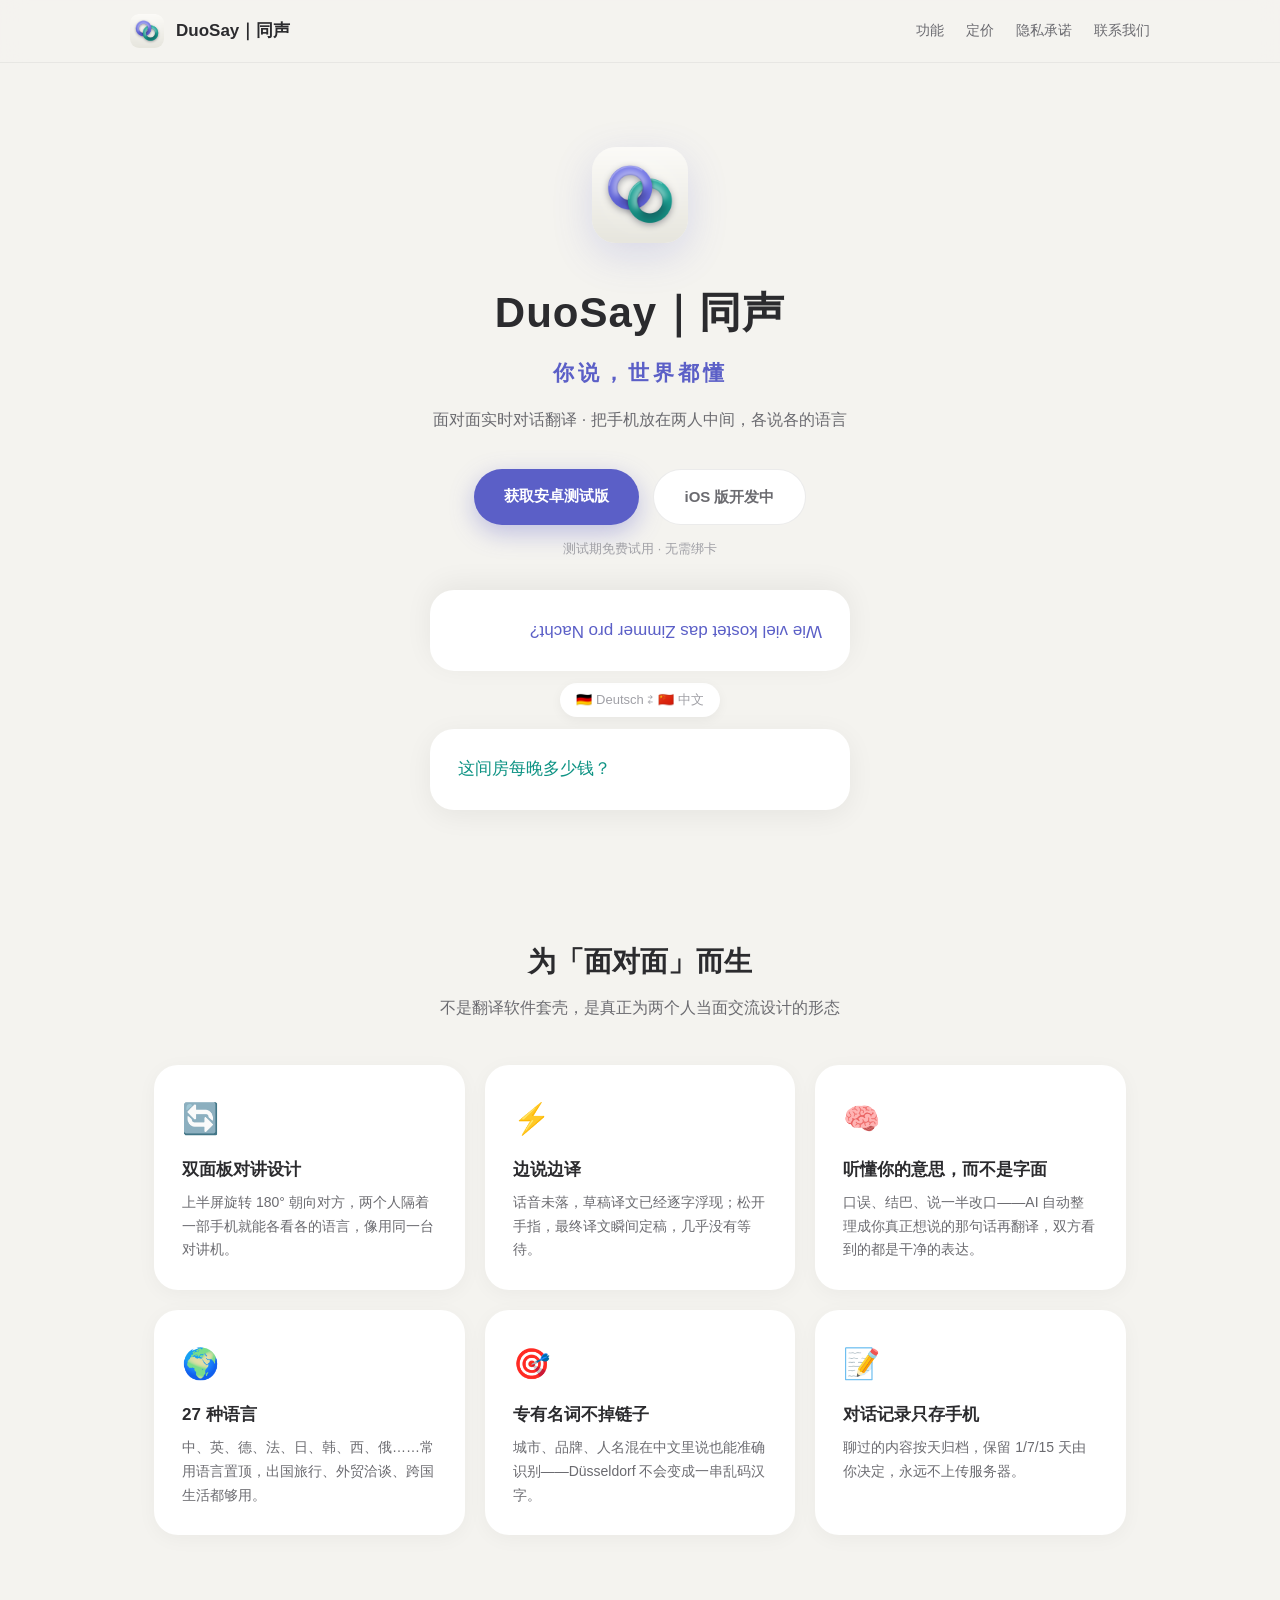
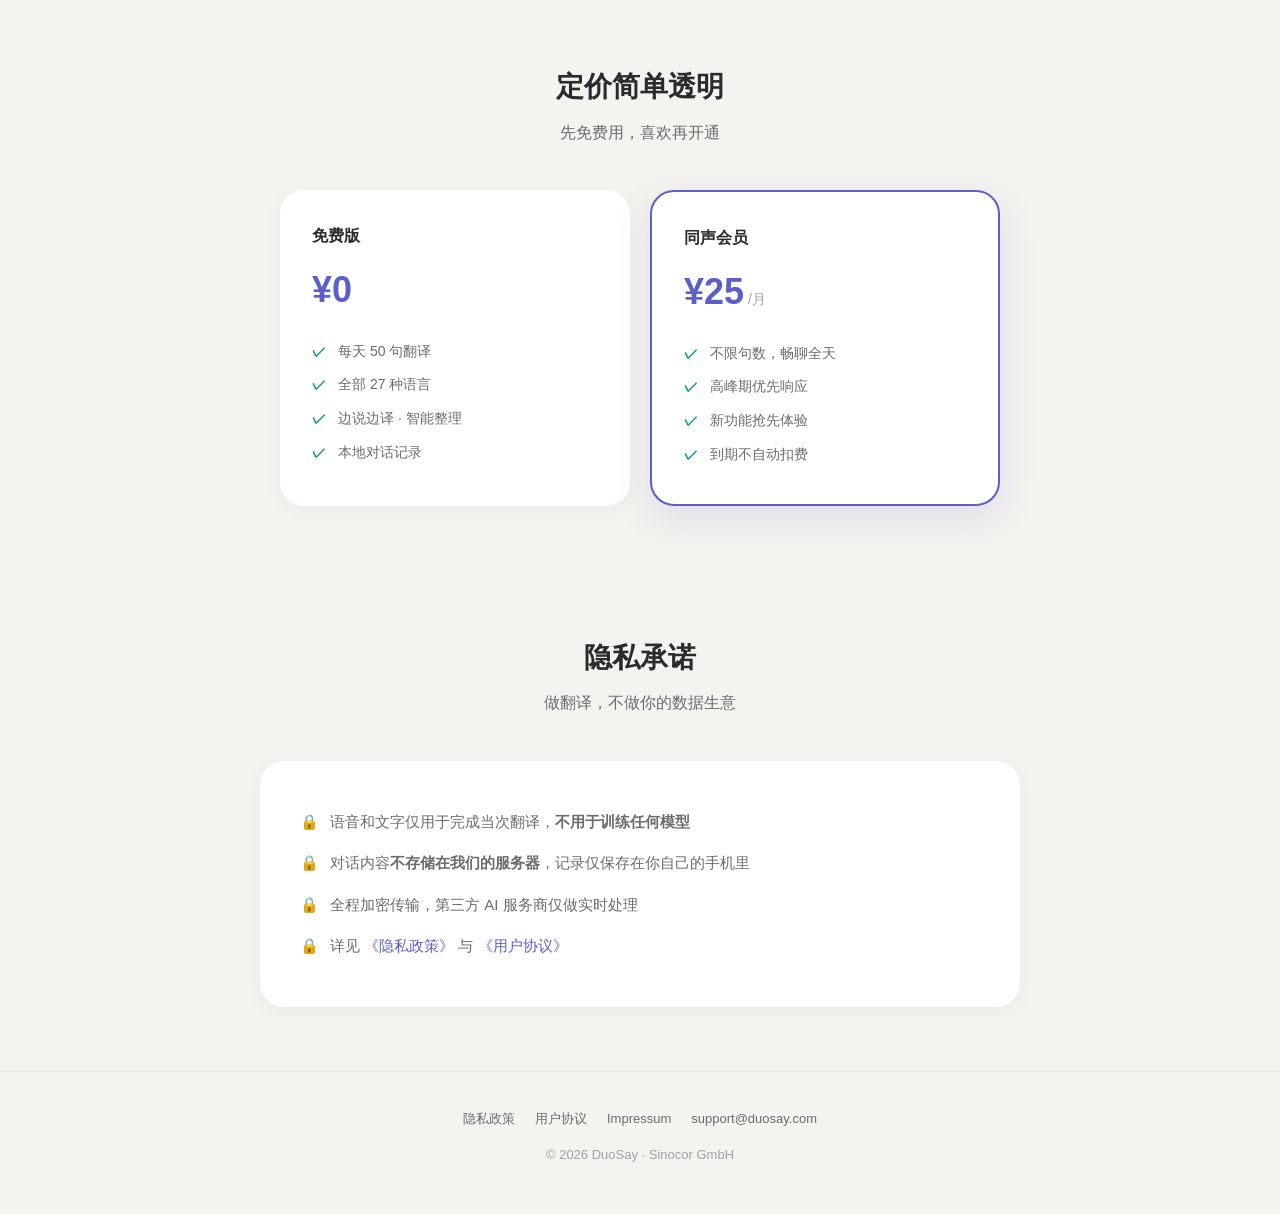
==== index.html @ ac79226c "Add files via upload" ====
<!doctype html>
<html lang="zh-CN">
<head>
  <meta charset="utf-8">
  <meta name="viewport" content="width=device-width, initial-scale=1">
  <title>DuoSay 同声 — 面对面实时对话翻译 | 你说，世界都懂</title>
  <meta name="description" content="DuoSay（同声）是一款面对面实时对话翻译 App：双面板对讲设计，27 种语言，边说边译，智能整理口误。你说，世界都懂。">
  <link rel="icon" type="image/png" href="logo.png">
  <link rel="stylesheet" href="style.css">
  <meta property="og:title" content="DuoSay 同声 — 你说，世界都懂">
  <meta property="og:description" content="面对面实时对话翻译：把手机放在两人中间，各说各的语言，同声帮你们听懂彼此。">
  <meta property="og:image" content="logo.png">
</head>
<body>

<header>
  <div class="wrap nav">
    <img src="logo.png" alt="DuoSay logo">
    <span class="brand">DuoSay｜同声</span>
    <nav class="links">
      <a href="#features">功能</a>
      <a href="#pricing">定价</a>
      <a href="#privacy">隐私承诺</a>
      <a href="mailto:support@duosay.com">联系我们</a>
    </nav>
  </div>
</header>

<main>
  <div class="hero wrap">
    <img class="logo" src="logo.png" alt="DuoSay">
    <h1>DuoSay｜同声</h1>
    <div class="slogan">你说，世界都懂</div>
    <p class="sub">面对面实时对话翻译 · 把手机放在两人中间，各说各的语言</p>
    <div class="cta">
      <a class="btn btn-primary" href="mailto:support@duosay.com?subject=申请安卓测试版">获取安卓测试版</a>
      <a class="btn btn-ghost" href="#">iOS 版开发中</a>
    </div>
    <p class="note">测试期免费试用 · 无需绑卡</p>

    <div class="demo" aria-hidden="true">
      <div class="panel flip">Wie viel kostet das Zimmer pro Nacht?</div>
      <div class="bar"><span>🇩🇪 Deutsch ⇄ 🇨🇳 中文</span></div>
      <div class="panel me">这间房每晚多少钱？</div>
    </div>
  </div>

  <section id="features">
    <div class="wrap">
      <h2>为「面对面」而生</h2>
      <p class="lead">不是翻译软件套壳，是真正为两个人当面交流设计的形态</p>
      <div class="grid">
        <div class="card">
          <div class="icon">🔄</div>
          <h3>双面板对讲设计</h3>
          <p>上半屏旋转 180° 朝向对方，两个人隔着一部手机就能各看各的语言，像用同一台对讲机。</p>
        </div>
        <div class="card">
          <div class="icon">⚡</div>
          <h3>边说边译</h3>
          <p>话音未落，草稿译文已经逐字浮现；松开手指，最终译文瞬间定稿，几乎没有等待。</p>
        </div>
        <div class="card">
          <div class="icon">🧠</div>
          <h3>听懂你的意思，而不是字面</h3>
          <p>口误、结巴、说一半改口——AI 自动整理成你真正想说的那句话再翻译，双方看到的都是干净的表达。</p>
        </div>
        <div class="card">
          <div class="icon">🌍</div>
          <h3>27 种语言</h3>
          <p>中、英、德、法、日、韩、西、俄……常用语言置顶，出国旅行、外贸洽谈、跨国生活都够用。</p>
        </div>
        <div class="card">
          <div class="icon">🎯</div>
          <h3>专有名词不掉链子</h3>
          <p>城市、品牌、人名混在中文里说也能准确识别——Düsseldorf 不会变成一串乱码汉字。</p>
        </div>
        <div class="card">
          <div class="icon">📝</div>
          <h3>对话记录只存手机</h3>
          <p>聊过的内容按天归档，保留 1/7/15 天由你决定，永远不上传服务器。</p>
        </div>
      </div>
    </div>
  </section>

  <section id="pricing">
    <div class="wrap">
      <h2>定价简单透明</h2>
      <p class="lead">先免费用，喜欢再开通</p>
      <div class="plans">
        <div class="plan">
          <div class="name">免费版</div>
          <div class="price">¥0</div>
          <ul>
            <li>每天 50 句翻译</li>
            <li>全部 27 种语言</li>
            <li>边说边译 · 智能整理</li>
            <li>本地对话记录</li>
          </ul>
        </div>
        <div class="plan featured">
          <div class="name">同声会员</div>
          <div class="price">¥25<small> /月</small></div>
          <ul>
            <li>不限句数，畅聊全天</li>
            <li>高峰期优先响应</li>
            <li>新功能抢先体验</li>
            <li>到期不自动扣费</li>
          </ul>
        </div>
      </div>
    </div>
  </section>

  <section id="privacy">
    <div class="wrap">
      <h2>隐私承诺</h2>
      <p class="lead">做翻译，不做你的数据生意</p>
      <div class="trust">
        <ul>
          <li>语音和文字仅用于完成当次翻译，<strong>不用于训练任何模型</strong></li>
          <li>对话内容<strong>不存储在我们的服务器</strong>，记录仅保存在你自己的手机里</li>
          <li>全程加密传输，第三方 AI 服务商仅做实时处理</li>
          <li>详见 <a href="privacy.html">《隐私政策》</a> 与 <a href="terms.html">《用户协议》</a></li>
        </ul>
      </div>
    </div>
  </section>
</main>

<footer>
  <div class="wrap">
    <div class="links">
      <a href="privacy.html">隐私政策</a>
      <a href="terms.html">用户协议</a>
      <a href="impressum.html">Impressum</a>
      <a href="mailto:support@duosay.com">support@duosay.com</a>
    </div>
    <div>© 2026 DuoSay · Sinocor GmbH</div>
  </div>
</footer>

</body>
</html>
---- style.css ----
/* DuoSay 官网 · 与 App 同源的视觉语言 */
:root {
  --bg: #F4F3EF;
  --card: #FFFFFF;
  --ink: #2B2B2E;
  --ink-soft: #6B6B70;
  --ink-faint: #A0A0A6;
  --purple: #5B5FC7;
  --teal: #0E9384;
  --radius: 24px;
}
* { margin: 0; padding: 0; box-sizing: border-box; }
html { scroll-behavior: smooth; }
body {
  font-family: -apple-system, BlinkMacSystemFont, "PingFang SC", "Hiragino Sans GB",
    "Microsoft YaHei", "Segoe UI", sans-serif;
  background: var(--bg);
  color: var(--ink);
  line-height: 1.7;
}
a { color: var(--purple); text-decoration: none; }
.wrap { max-width: 1020px; margin: 0 auto; padding: 0 24px; }

/* 顶栏 */
header {
  position: sticky; top: 0; z-index: 10;
  background: rgba(244, 243, 239, 0.85);
  backdrop-filter: blur(12px);
  border-bottom: 1px solid rgba(0,0,0,0.05);
}
.nav { display: flex; align-items: center; gap: 12px; padding: 14px 0; }
.nav img { width: 34px; height: 34px; border-radius: 9px; }
.nav .brand { font-weight: 700; font-size: 17px; }
.nav .links { margin-left: auto; display: flex; gap: 22px; font-size: 14px; }
.nav .links a { color: var(--ink-soft); }
.nav .links a:hover { color: var(--purple); }

/* Hero */
.hero { text-align: center; padding: 84px 0 64px; }
.hero img.logo { width: 96px; height: 96px; border-radius: 24px;
  box-shadow: 0 12px 40px rgba(91,95,199,0.18); }
.hero h1 { font-size: 42px; font-weight: 800; margin: 26px 0 6px; letter-spacing: 1px; }
.hero .slogan { font-size: 21px; color: var(--purple); font-weight: 600; letter-spacing: 4px; }
.hero .sub { font-size: 16px; color: var(--ink-soft); margin-top: 16px; }
.cta { margin-top: 36px; display: flex; gap: 14px; justify-content: center; flex-wrap: wrap; }
.btn {
  display: inline-block; padding: 14px 30px; border-radius: 999px;
  font-size: 15px; font-weight: 600; transition: transform .15s, box-shadow .15s;
}
.btn:hover { transform: translateY(-2px); }
.btn-primary { background: var(--purple); color: #fff;
  box-shadow: 0 8px 24px rgba(91,95,199,0.35); }
.btn-ghost { background: var(--card); color: var(--ink-soft);
  border: 1px solid rgba(0,0,0,0.08); }
.hero .note { margin-top: 14px; font-size: 12.5px; color: var(--ink-faint); }

/* 双面板演示 */
.demo { margin: 30px auto 0; max-width: 420px; }
.demo .panel {
  background: var(--card); border-radius: var(--radius); padding: 26px 28px;
  box-shadow: 0 6px 28px rgba(0,0,0,0.06); text-align: left; font-size: 17px;
}
.demo .panel.flip { transform: rotate(180deg); color: var(--purple); }
.demo .bar {
  display: flex; align-items: center; justify-content: center; gap: 10px;
  margin: 12px 0; font-size: 13px; color: var(--ink-faint);
}
.demo .bar span { background: var(--card); border-radius: 999px; padding: 6px 16px;
  box-shadow: 0 3px 12px rgba(0,0,0,0.05); }
.demo .panel.me { color: var(--teal); }

/* 章节 */
section { padding: 64px 0; }
section h2 { font-size: 28px; font-weight: 800; text-align: center; margin-bottom: 8px; }
section .lead { text-align: center; color: var(--ink-soft); margin-bottom: 44px; }

/* 功能网格 */
.grid { display: grid; grid-template-columns: repeat(auto-fit, minmax(280px, 1fr)); gap: 20px; }
.card {
  background: var(--card); border-radius: var(--radius); padding: 28px;
  box-shadow: 0 4px 20px rgba(0,0,0,0.04);
}
.card .icon { font-size: 30px; }
.card h3 { font-size: 17px; margin: 12px 0 6px; }
.card p { font-size: 14px; color: var(--ink-soft); }

/* 定价 */
.plans { display: grid; grid-template-columns: repeat(auto-fit, minmax(270px, 1fr));
  gap: 20px; max-width: 720px; margin: 0 auto; }
.plan { background: var(--card); border-radius: var(--radius); padding: 32px;
  box-shadow: 0 4px 20px rgba(0,0,0,0.04); }
.plan.featured { border: 2px solid var(--purple);
  box-shadow: 0 12px 36px rgba(91,95,199,0.15); }
.plan .name { font-weight: 700; font-size: 16px; }
.plan .price { font-size: 36px; font-weight: 800; color: var(--purple); margin: 10px 0; }
.plan .price small { font-size: 14px; color: var(--ink-faint); font-weight: 400; }
.plan ul { list-style: none; margin-top: 14px; }
.plan li { font-size: 14px; color: var(--ink-soft); padding: 5px 0 5px 26px; position: relative; }
.plan li::before { content: "✓"; position: absolute; left: 0; color: var(--teal); font-weight: 700; }

/* 隐私承诺 */
.trust { background: var(--card); border-radius: var(--radius); padding: 40px;
  max-width: 760px; margin: 0 auto; box-shadow: 0 4px 20px rgba(0,0,0,0.04); }
.trust ul { list-style: none; }
.trust li { padding: 8px 0 8px 30px; position: relative; font-size: 15px; color: var(--ink-soft); }
.trust li::before { content: "🔒"; position: absolute; left: 0; font-size: 15px; }

/* 页脚 */
footer { border-top: 1px solid rgba(0,0,0,0.06); padding: 36px 0 48px;
  text-align: center; font-size: 13px; color: var(--ink-faint); }
footer .links { display: flex; gap: 20px; justify-content: center; margin-bottom: 14px; }
footer a { color: var(--ink-soft); }

/* 法务长文页 */
.legal { max-width: 760px; margin: 0 auto; padding: 56px 24px 80px; }
.legal h1 { font-size: 26px; margin-bottom: 6px; }
.legal .meta { color: var(--ink-faint); font-size: 13px; margin-bottom: 30px; }
.legal h2 { font-size: 18px; margin: 28px 0 10px; }
.legal p, .legal li { font-size: 14.5px; color: var(--ink-soft); margin-bottom: 8px; }
.legal ul { padding-left: 22px; }

/* 支付结果页 */
.result { min-height: 72vh; display: flex; align-items: center; justify-content: center; }
.result .box { background: var(--card); border-radius: 28px; padding: 56px 48px;
  text-align: center; box-shadow: 0 10px 40px rgba(0,0,0,0.08); max-width: 360px; }
.result .emoji { font-size: 60px; }
.result h1 { font-size: 22px; margin: 18px 0 10px; }
.result p { font-size: 14px; color: var(--ink-soft); }

@media (max-width: 640px) {
  .hero h1 { font-size: 32px; }
  .hero { padding: 56px 0 40px; }
  .nav .links { display: none; }
}
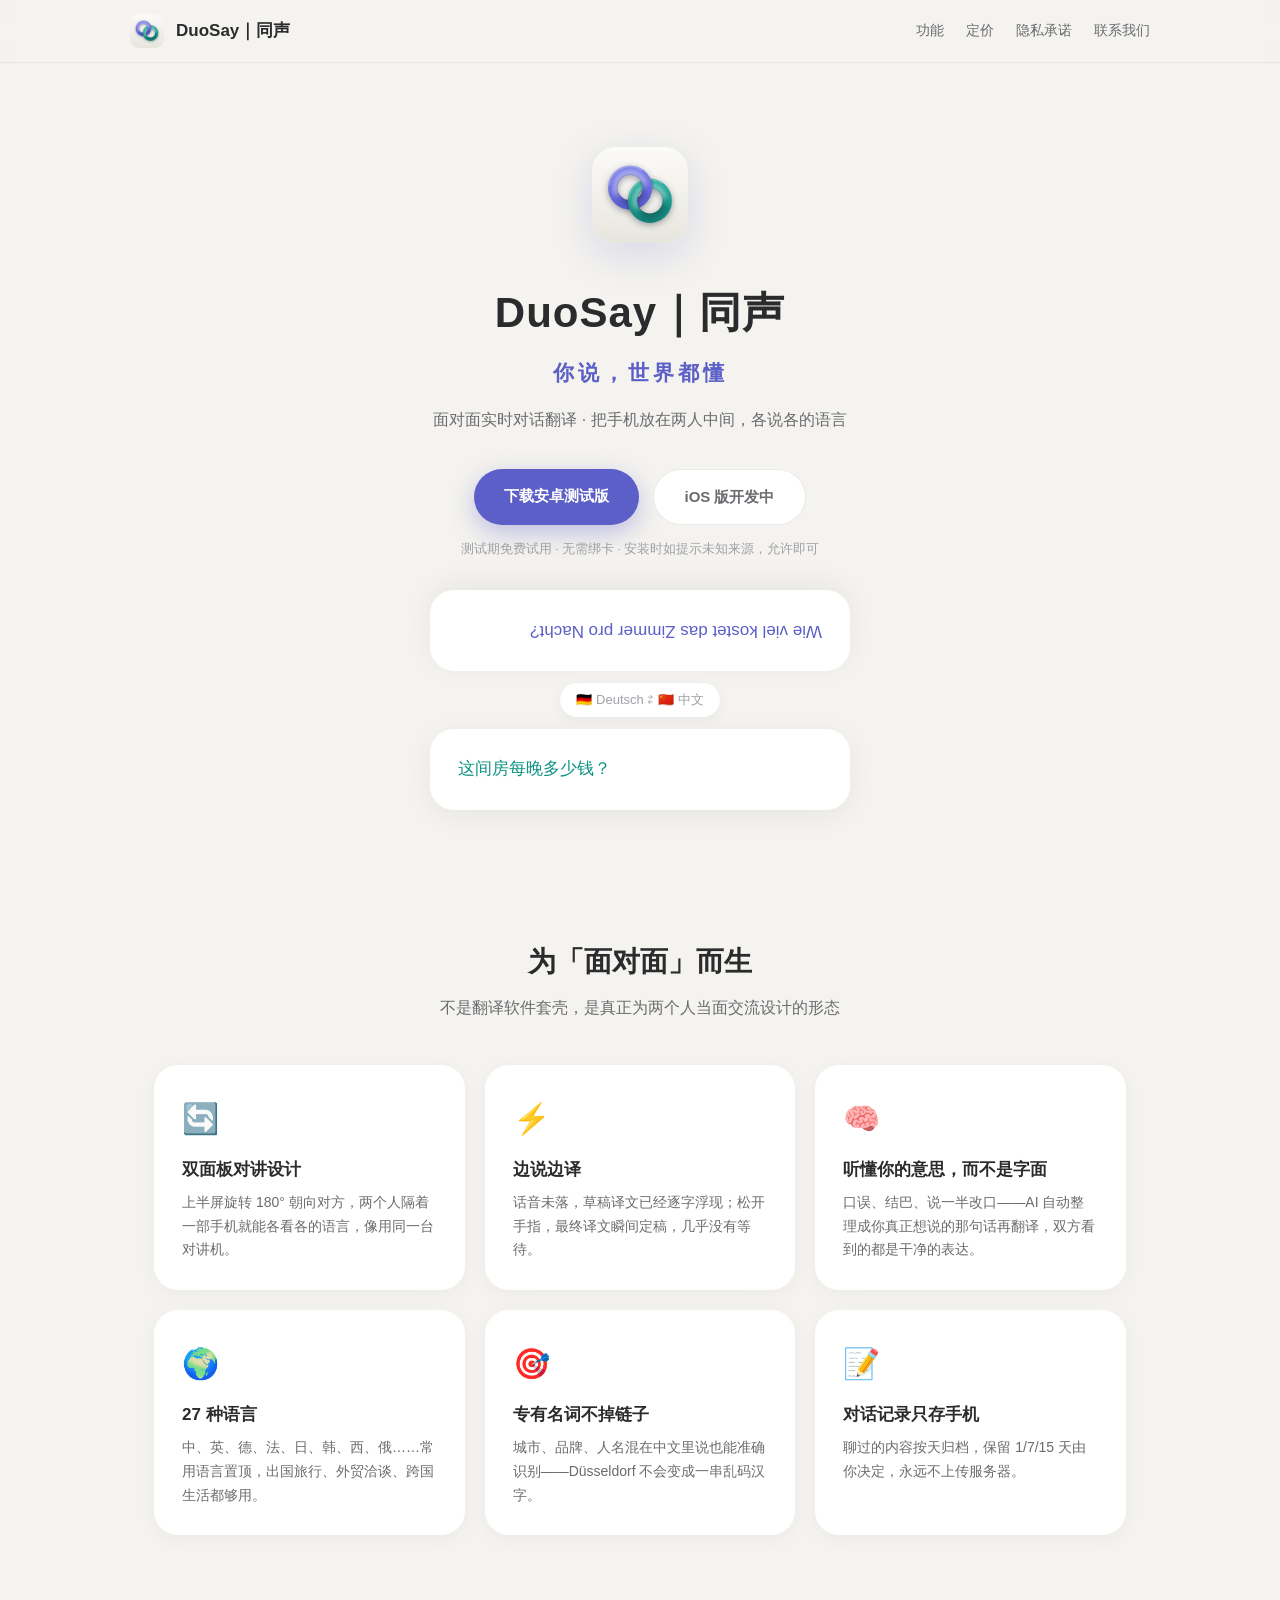
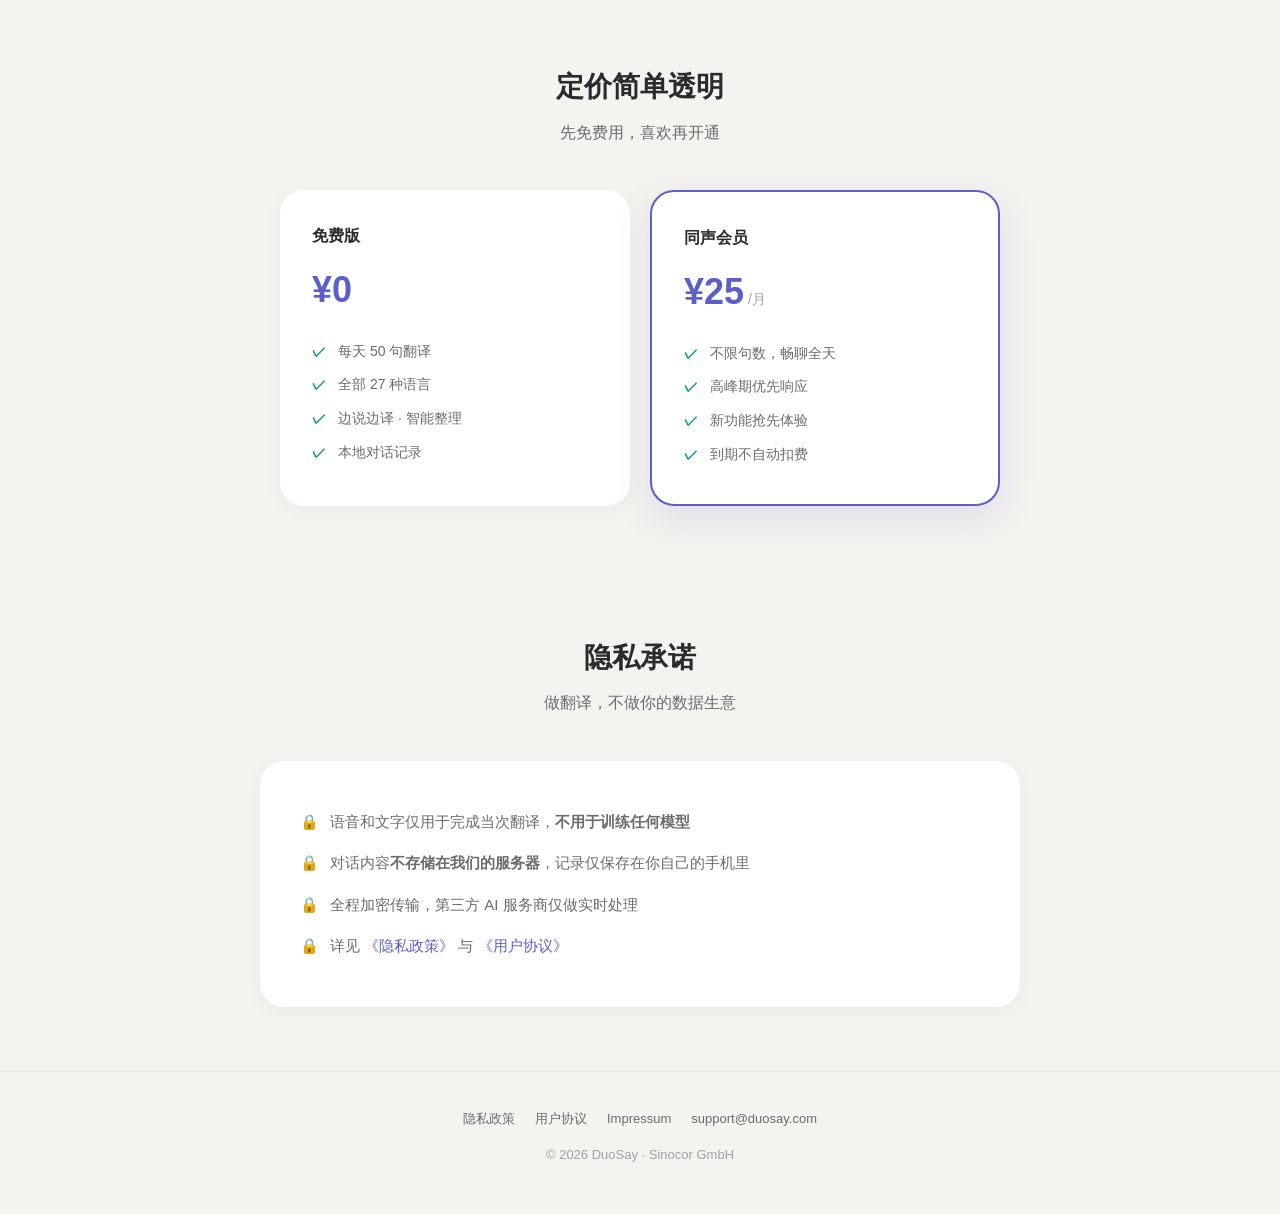
==== commit d53f888a: "首页按钮换为真实 APK 下载链接(GitHub Releases) Generated with [Claude Code](https://claude.ai/code) via [Happy](" ====
--- a/index.html
+++ b/index.html
@@ -33,10 +33,10 @@
     <div class="slogan">你说，世界都懂</div>
     <p class="sub">面对面实时对话翻译 · 把手机放在两人中间，各说各的语言</p>
     <div class="cta">
-      <a class="btn btn-primary" href="mailto:support@duosay.com?subject=申请安卓测试版">获取安卓测试版</a>
+      <a class="btn btn-primary" href="https://github.com/sunhaifeng510/duosay-web/releases/latest/download/DuoSay.apk">下载安卓测试版</a>
       <a class="btn btn-ghost" href="#">iOS 版开发中</a>
     </div>
-    <p class="note">测试期免费试用 · 无需绑卡</p>
+    <p class="note">测试期免费试用 · 无需绑卡 · 安装时如提示未知来源，允许即可</p>
 
     <div class="demo" aria-hidden="true">
       <div class="panel flip">Wie viel kostet das Zimmer pro Nacht?</div>
